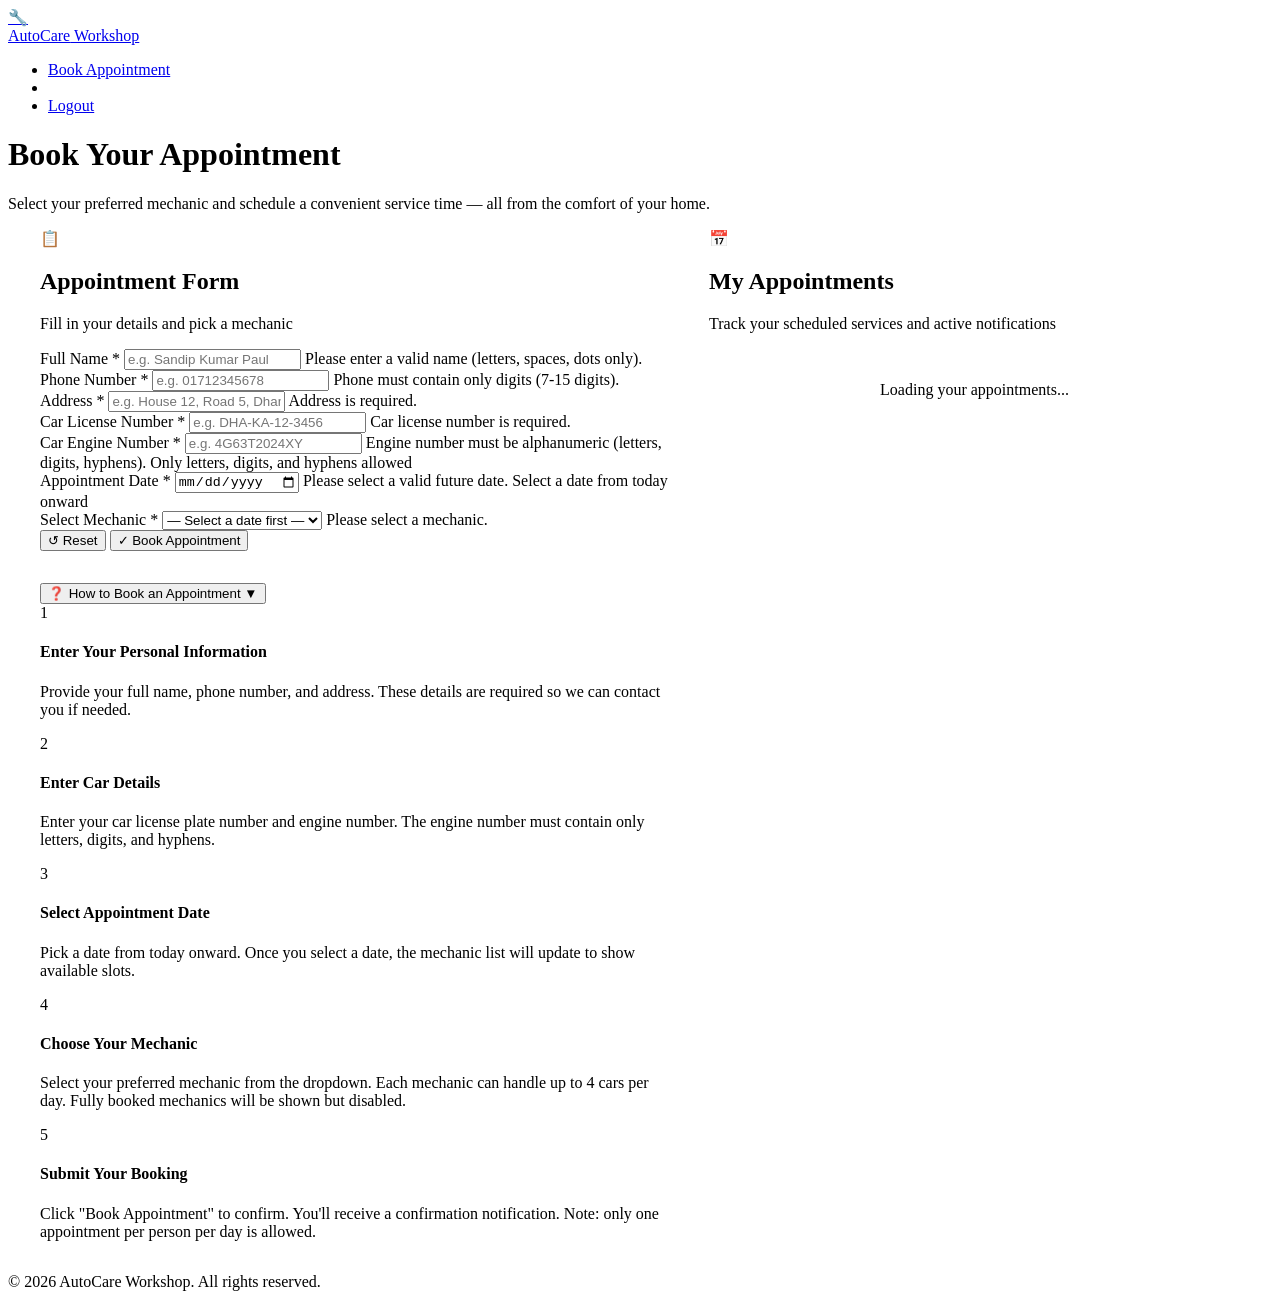
==== index.html @ 13dbe958 "Add files via upload" ====
<!DOCTYPE html>
<html lang="en">
<head>
    <meta charset="UTF-8">
    <meta name="viewport" content="width=device-width, initial-scale=1.0">
    <meta name="description" content="Book your car service appointment online. Choose your preferred mechanic and schedule a convenient time at AutoCare Workshop.">
    <title>AutoCare Workshop — Book Appointment</title>
    <link rel="stylesheet" href="css/style.css">
</head>
<body>
    <nav class="navbar">
        <div class="navbar-content">
            <a href="index.html" class="navbar-brand">
                <div class="brand-icon">🔧</div>
                <div class="brand-text"><span>AutoCare</span> Workshop</div>
            </a>
            <ul class="navbar-links">
                <li><a href="index.html" class="active">Book Appointment</a></li>
                <li><span class="navbar-user" id="navUser"></span></li>
                <li><a href="#" id="logoutLink" onclick="logoutUser(); return false;">Logout</a></li>
            </ul>
        </div>
    </nav>
    <div class="toast-container" id="toastContainer"></div>
    <div class="main-container">
        <div class="page-header">
            <h1>Book Your <span class="gradient-text">Appointment</span></h1>
            <p>Select your preferred mechanic and schedule a convenient service time — all from the comfort of your home.</p>
        </div>
        <div class="main-grid" style="display: grid; grid-template-columns: 1.2fr 1fr; gap: 2rem; align-items: start; max-width: 1200px; margin: 0 auto;">
            <div style="display: flex; flex-direction: column; gap: 2rem;">
                <div class="card">
                    <div class="card-header">
                        <div class="icon">📋</div>
                        <div>
                            <h2>Appointment Form</h2>
                            <p>Fill in your details and pick a mechanic</p>
                        </div>
                    </div>
                    <form id="appointmentForm" novalidate>
                        <div class="form-grid">
                            <div class="form-group">
                                <label for="clientName">Full Name <span class="required">*</span></label>
                                <input type="text" id="clientName" name="client_name" placeholder="e.g. Sandip Kumar Paul" required>
                                <span class="error-msg" id="clientNameError">Please enter a valid name (letters, spaces, dots only).</span>
                            </div>
                            <div class="form-group">
                                <label for="phone">Phone Number <span class="required">*</span></label>
                                <input type="tel" id="phone" name="phone" placeholder="e.g. 01712345678" required>
                                <span class="error-msg" id="phoneError">Phone must contain only digits (7-15 digits).</span>
                            </div>
                            <div class="form-group full-width">
                                <label for="address">Address <span class="required">*</span></label>
                                <input type="text" id="address" name="address" placeholder="e.g. House 12, Road 5, Dhanmondi, Dhaka" required>
                                <span class="error-msg" id="addressError">Address is required.</span>
                            </div>
                            <div class="form-group">
                                <label for="carLicense">Car License Number <span class="required">*</span></label>
                                <input type="text" id="carLicense" name="car_license" placeholder="e.g. DHA-KA-12-3456" required>
                                <span class="error-msg" id="carLicenseError">Car license number is required.</span>
                            </div>
                            <div class="form-group">
                                <label for="carEngine">Car Engine Number <span class="required">*</span></label>
                                <input type="text" id="carEngine" name="car_engine" placeholder="e.g. 4G63T2024XY" required>
                                <span class="error-msg" id="carEngineError">Engine number must be alphanumeric (letters, digits, hyphens).</span>
                                <span class="input-help">Only letters, digits, and hyphens allowed</span>
                            </div>
                            <div class="form-group">
                                <label for="appointmentDate">Appointment Date <span class="required">*</span></label>
                                <input type="date" id="appointmentDate" name="appointment_date" required>
                                <span class="error-msg" id="appointmentDateError">Please select a valid future date.</span>
                                <span class="input-help">Select a date from today onward</span>
                            </div>
                            <div class="form-group">
                                <label for="mechanicSelect">Select Mechanic <span class="required">*</span></label>
                                <select id="mechanicSelect" name="mechanic_id" required>
                                    <option value="">— Select a date first —</option>
                                </select>
                                <span class="error-msg" id="mechanicSelectError">Please select a mechanic.</span>
                                <div class="mechanic-info" id="mechanicInfo" style="display: none;">
                                    <span class="info-icon">ℹ️</span>
                                    <span id="mechanicInfoText">Each mechanic can accept up to 4 appointments per day.</span>
                                </div>
                            </div>
                        </div>
                        <div class="form-actions">
                            <button type="reset" class="btn btn-secondary" id="resetBtn">
                                ↺ Reset
                            </button>
                            <button type="submit" class="btn btn-primary" id="submitBtn">
                                ✓ Book Appointment
                            </button>
                        </div>
                    </form>
                </div>
                <div class="help-section">
                    <button class="help-toggle" id="helpToggle" type="button">
                        <span class="help-icon">❓</span>
                        <span>How to Book an Appointment</span>
                        <span class="chevron">▼</span>
                    </button>
                    <div class="help-content" id="helpContent">
                        <div class="help-content-inner">
                            <div class="help-item">
                                <div class="step">1</div>
                                <div class="help-text">
                                    <h4>Enter Your Personal Information</h4>
                                    <p>Provide your full name, phone number, and address. These details are required so we can contact you if needed.</p>
                                </div>
                            </div>
                            <div class="help-item">
                                <div class="step">2</div>
                                <div class="help-text">
                                    <h4>Enter Car Details</h4>
                                    <p>Enter your car license plate number and engine number. The engine number must contain only letters, digits, and hyphens.</p>
                                </div>
                            </div>
                            <div class="help-item">
                                <div class="step">3</div>
                                <div class="help-text">
                                    <h4>Select Appointment Date</h4>
                                    <p>Pick a date from today onward. Once you select a date, the mechanic list will update to show available slots.</p>
                                </div>
                            </div>
                            <div class="help-item">
                                <div class="step">4</div>
                                <div class="help-text">
                                    <h4>Choose Your Mechanic</h4>
                                    <p>Select your preferred mechanic from the dropdown. Each mechanic can handle up to 4 cars per day. Fully booked mechanics will be shown but disabled.</p>
                                </div>
                            </div>
                            <div class="help-item">
                                <div class="step">5</div>
                                <div class="help-text">
                                    <h4>Submit Your Booking</h4>
                                    <p>Click "Book Appointment" to confirm. You'll receive a confirmation notification. Note: only one appointment per person per day is allowed.</p>
                                </div>
                            </div>
                        </div>
                    </div>
                </div>
            </div>
            <div class="card">
                <div class="card-header">
                    <div class="icon">📅</div>
                    <div>
                        <h2>My Appointments</h2>
                        <p>Track your scheduled services and active notifications</p>
                    </div>
                </div>
                <div id="appointmentsList" style="display: flex; flex-direction: column; gap: 1rem;">
                    <div style="text-align: center; color: var(--text-muted); padding: 2rem;">
                        Loading your appointments...
                    </div>
                </div>
            </div>
        </div>
    </div>
    <footer class="footer">
        <p>&copy; 2026 AutoCare Workshop. All rights reserved.</p>
    </footer>
    <script src="js/auth-guard.js"></script>
    <script src="js/app.js"></script>
</body>
</html>
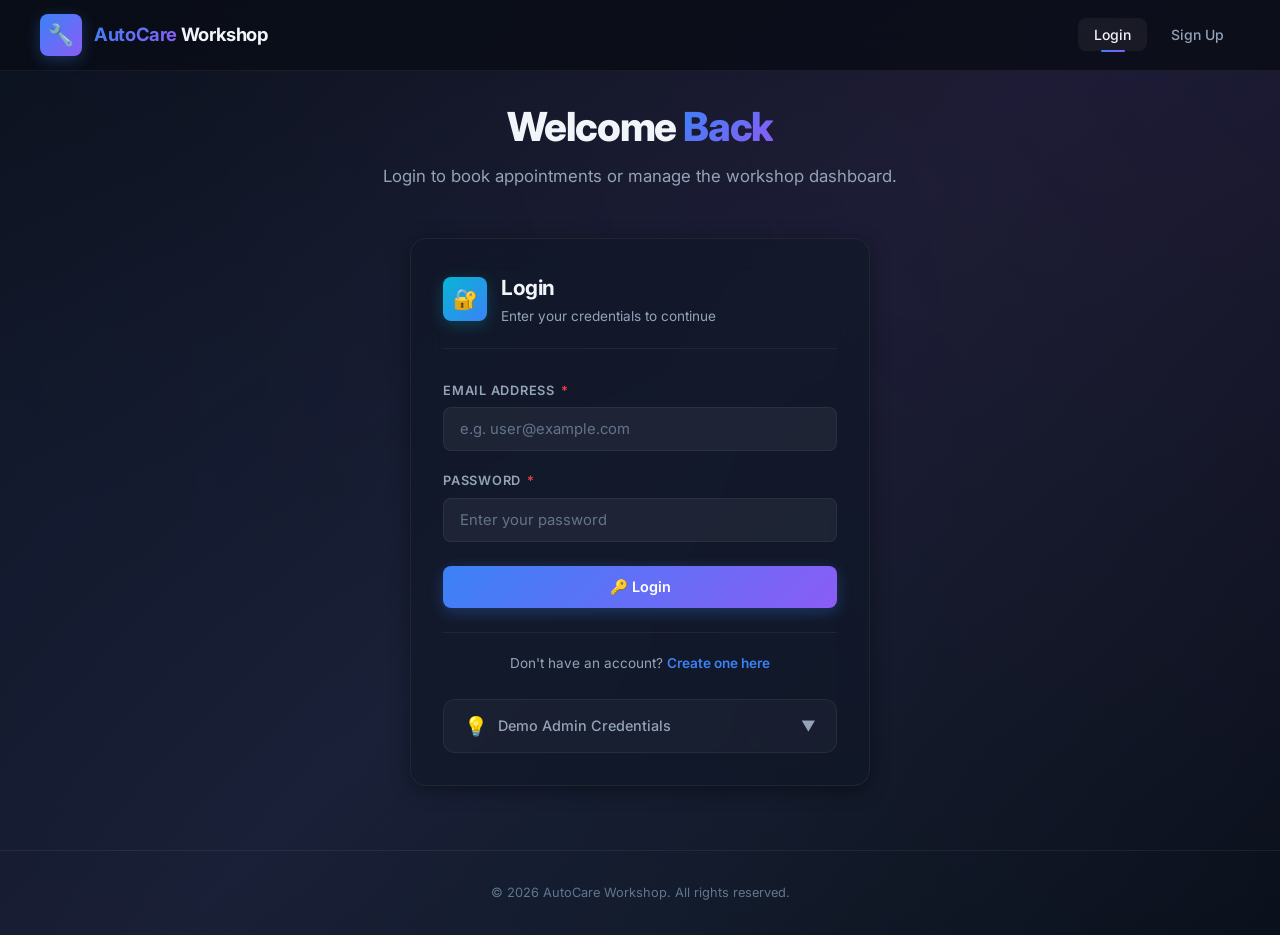
==== commit 8699598c: "Refactor API and frontend, fix booking and layout bugs Backend - Add api/bootstrap.php with shared s" ====
--- a/index.html
+++ b/index.html
@@ -5,6 +5,7 @@
     <meta name="viewport" content="width=device-width, initial-scale=1.0">
     <meta name="description" content="Book your car service appointment online. Choose your preferred mechanic and schedule a convenient time at AutoCare Workshop.">
     <title>AutoCare Workshop — Book Appointment</title>
+    <link rel="icon" href="data:image/svg+xml,<svg xmlns='http://www.w3.org/2000/svg' viewBox='0 0 100 100'><text y='.9em' font-size='90'>🔧</text></svg>">
     <link rel="stylesheet" href="css/style.css">
 </head>
 <body>
@@ -17,7 +18,7 @@
             <ul class="navbar-links">
                 <li><a href="index.html" class="active">Book Appointment</a></li>
                 <li><span class="navbar-user" id="navUser"></span></li>
-                <li><a href="#" id="logoutLink" onclick="logoutUser(); return false;">Logout</a></li>
+                <li><a href="login.html" id="logoutLink" onclick="logoutUser(); return false;">Logout</a></li>
             </ul>
         </div>
     </nav>
@@ -27,8 +28,8 @@
             <h1>Book Your <span class="gradient-text">Appointment</span></h1>
             <p>Select your preferred mechanic and schedule a convenient service time — all from the comfort of your home.</p>
         </div>
-        <div class="main-grid" style="display: grid; grid-template-columns: 1.2fr 1fr; gap: 2rem; align-items: start; max-width: 1200px; margin: 0 auto;">
-            <div style="display: flex; flex-direction: column; gap: 2rem;">
+        <div class="booking-layout">
+            <div class="booking-column">
                 <div class="card">
                     <div class="card-header">
                         <div class="icon">📋</div>
@@ -41,7 +42,7 @@
                         <div class="form-grid">
                             <div class="form-group">
                                 <label for="clientName">Full Name <span class="required">*</span></label>
-                                <input type="text" id="clientName" name="client_name" placeholder="e.g. Sandip Kumar Paul" required>
+                                <input type="text" id="clientName" name="client_name" placeholder="e.g. Tanvir Hasan" required>
                                 <span class="error-msg" id="clientNameError">Please enter a valid name (letters, spaces, dots only).</span>
                             </div>
                             <div class="form-group">
@@ -148,8 +149,8 @@
                         <p>Track your scheduled services and active notifications</p>
                     </div>
                 </div>
-                <div id="appointmentsList" style="display: flex; flex-direction: column; gap: 1rem;">
-                    <div style="text-align: center; color: var(--text-muted); padding: 2rem;">
+                <div id="appointmentsList" class="appointments-list">
+                    <div class="list-message">
                         Loading your appointments...
                     </div>
                 </div>
@@ -159,7 +160,8 @@
     <footer class="footer">
         <p>&copy; 2026 AutoCare Workshop. All rights reserved.</p>
     </footer>
-    <script src="js/auth-guard.js"></script>
+    <script src="js/common.js"></script>
+    <script src="js/auth-guard.js" data-role="client"></script>
     <script src="js/app.js"></script>
 </body>
 </html>
--- a/css/style.css
+++ b/css/style.css
@@ -0,0 +1,1129 @@
+
+@import url('https://fonts.googleapis.com/css2?family=Inter:wght@300;400;500;600;700;800&display=swap');
+:root {
+    --bg-primary: #0a0e17;
+    --bg-secondary: #111827;
+    --bg-card: rgba(17, 24, 39, 0.7);
+    --bg-glass: rgba(255, 255, 255, 0.03);
+    --bg-input: rgba(255, 255, 255, 0.05);
+    --text-primary: #f1f5f9;
+    --text-secondary: #94a3b8;
+    --text-muted: #64748b;
+    --accent-blue: #3b82f6;
+    --accent-blue-light: #60a5fa;
+    --accent-cyan: #06b6d4;
+    --accent-purple: #8b5cf6;
+    --accent-green: #10b981;
+    --accent-orange: #f59e0b;
+    --accent-red: #ef4444;
+    --gradient-primary: linear-gradient(135deg, #3b82f6, #8b5cf6);
+    --gradient-accent: linear-gradient(135deg, #06b6d4, #3b82f6);
+    --gradient-success: linear-gradient(135deg, #10b981, #06b6d4);
+    --gradient-bg: linear-gradient(135deg, #0a0e17 0%, #1a1a2e 50%, #0a0e17 100%);
+    --border-color: rgba(255, 255, 255, 0.06);
+    --border-hover: rgba(255, 255, 255, 0.12);
+    --shadow-sm: 0 1px 3px rgba(0, 0, 0, 0.3);
+    --shadow-md: 0 4px 20px rgba(0, 0, 0, 0.4);
+    --shadow-lg: 0 10px 40px rgba(0, 0, 0, 0.5);
+    --shadow-glow: 0 0 30px rgba(59, 130, 246, 0.15);
+    --radius-sm: 8px;
+    --radius-md: 12px;
+    --radius-lg: 16px;
+    --radius-xl: 24px;
+    --transition: all 0.3s cubic-bezier(0.4, 0, 0.2, 1);
+}
+*,
+*::before,
+*::after {
+    margin: 0;
+    padding: 0;
+    box-sizing: border-box;
+}
+html {
+    scroll-behavior: smooth;
+}
+body {
+    font-family: 'Inter', -apple-system, BlinkMacSystemFont, sans-serif;
+    background: var(--gradient-bg);
+    color: var(--text-primary);
+    min-height: 100vh;
+    line-height: 1.6;
+    overflow-x: hidden;
+    -webkit-font-smoothing: antialiased;
+}
+body::before {
+    content: '';
+    position: fixed;
+    top: -50%;
+    left: -50%;
+    width: 200%;
+    height: 200%;
+    background: radial-gradient(circle at 20% 50%, rgba(59, 130, 246, 0.06) 0%, transparent 50%),
+                radial-gradient(circle at 80% 20%, rgba(139, 92, 246, 0.06) 0%, transparent 50%),
+                radial-gradient(circle at 50% 80%, rgba(6, 182, 212, 0.04) 0%, transparent 50%);
+    pointer-events: none;
+    z-index: 0;
+    animation: bgFloat 20s ease-in-out infinite;
+}
+@keyframes bgFloat {
+    0%, 100% { transform: translate(0, 0) rotate(0deg); }
+    33% { transform: translate(20px, -20px) rotate(1deg); }
+    66% { transform: translate(-10px, 15px) rotate(-1deg); }
+}
+.navbar {
+    position: sticky;
+    top: 0;
+    z-index: 100;
+    backdrop-filter: blur(20px);
+    -webkit-backdrop-filter: blur(20px);
+    background: rgba(10, 14, 23, 0.85);
+    border-bottom: 1px solid var(--border-color);
+    padding: 0 2rem;
+}
+.navbar-content {
+    max-width: 1200px;
+    margin: 0 auto;
+    display: flex;
+    align-items: center;
+    justify-content: space-between;
+    height: 70px;
+}
+.navbar-brand {
+    display: flex;
+    align-items: center;
+    gap: 12px;
+    text-decoration: none;
+    color: var(--text-primary);
+}
+.navbar-brand .brand-icon {
+    width: 42px;
+    height: 42px;
+    background: var(--gradient-primary);
+    border-radius: var(--radius-sm);
+    display: flex;
+    align-items: center;
+    justify-content: center;
+    font-size: 1.3rem;
+    box-shadow: 0 4px 15px rgba(59, 130, 246, 0.3);
+}
+.navbar-brand .brand-text {
+    font-size: 1.15rem;
+    font-weight: 700;
+    letter-spacing: -0.02em;
+}
+.navbar-brand .brand-text span {
+    background: var(--gradient-primary);
+    -webkit-background-clip: text;
+    -webkit-text-fill-color: transparent;
+    background-clip: text;
+}
+.navbar-links {
+    display: flex;
+    align-items: center;
+    gap: 8px;
+    list-style: none;
+}
+.navbar-links a {
+    text-decoration: none;
+    color: var(--text-secondary);
+    font-size: 0.875rem;
+    font-weight: 500;
+    padding: 8px 16px;
+    border-radius: var(--radius-sm);
+    transition: var(--transition);
+    position: relative;
+}
+.navbar-links a:hover,
+.navbar-links a.active {
+    color: var(--text-primary);
+    background: var(--bg-input);
+}
+.navbar-links a.active::after {
+    content: '';
+    position: absolute;
+    bottom: -1px;
+    left: 50%;
+    transform: translateX(-50%);
+    width: 24px;
+    height: 2px;
+    background: var(--gradient-primary);
+    border-radius: 2px;
+}
+.main-container {
+    position: relative;
+    z-index: 1;
+    max-width: 1200px;
+    margin: 0 auto;
+    padding: 2rem;
+}
+.page-header {
+    text-align: center;
+    margin-bottom: 3rem;
+    animation: fadeInDown 0.6s ease-out;
+}
+.page-header h1 {
+    font-size: 2.5rem;
+    font-weight: 800;
+    letter-spacing: -0.03em;
+    margin-bottom: 0.75rem;
+    line-height: 1.2;
+}
+.page-header h1 .gradient-text {
+    background: var(--gradient-primary);
+    -webkit-background-clip: text;
+    -webkit-text-fill-color: transparent;
+    background-clip: text;
+}
+.page-header p {
+    color: var(--text-secondary);
+    font-size: 1.05rem;
+    max-width: 600px;
+    margin: 0 auto;
+}
+.card {
+    background: var(--bg-card);
+    backdrop-filter: blur(16px);
+    -webkit-backdrop-filter: blur(16px);
+    border: 1px solid var(--border-color);
+    border-radius: var(--radius-lg);
+    padding: 2rem;
+    box-shadow: var(--shadow-md);
+    transition: var(--transition);
+    animation: fadeInUp 0.6s ease-out;
+}
+.card:hover {
+    border-color: var(--border-hover);
+    box-shadow: var(--shadow-lg);
+}
+.card-header {
+    display: flex;
+    align-items: center;
+    gap: 14px;
+    margin-bottom: 2rem;
+    padding-bottom: 1.25rem;
+    border-bottom: 1px solid var(--border-color);
+}
+.card-header .icon {
+    width: 44px;
+    height: 44px;
+    background: var(--gradient-accent);
+    border-radius: var(--radius-sm);
+    display: flex;
+    align-items: center;
+    justify-content: center;
+    font-size: 1.25rem;
+    flex-shrink: 0;
+    box-shadow: 0 4px 15px rgba(6, 182, 212, 0.25);
+}
+.card-header h2 {
+    font-size: 1.3rem;
+    font-weight: 700;
+    letter-spacing: -0.02em;
+}
+.card-header p {
+    color: var(--text-secondary);
+    font-size: 0.85rem;
+    margin-top: 2px;
+}
+.form-grid {
+    display: grid;
+    grid-template-columns: repeat(2, 1fr);
+    gap: 1.25rem;
+}
+.form-group {
+    display: flex;
+    flex-direction: column;
+    gap: 6px;
+}
+.form-group.full-width {
+    grid-column: 1 / -1;
+}
+.form-group label {
+    font-size: 0.8rem;
+    font-weight: 600;
+    color: var(--text-secondary);
+    text-transform: uppercase;
+    letter-spacing: 0.06em;
+}
+.form-group label .required {
+    color: var(--accent-red);
+    margin-left: 2px;
+}
+.form-group input,
+.form-group select,
+.form-group textarea {
+    width: 100%;
+    padding: 12px 16px;
+    background: var(--bg-input);
+    border: 1px solid var(--border-color);
+    border-radius: var(--radius-sm);
+    color: var(--text-primary);
+    font-family: 'Inter', sans-serif;
+    font-size: 0.925rem;
+    transition: var(--transition);
+    outline: none;
+}
+.form-group input:focus,
+.form-group select:focus,
+.form-group textarea:focus {
+    border-color: var(--accent-blue);
+    background: rgba(59, 130, 246, 0.05);
+    box-shadow: 0 0 0 3px rgba(59, 130, 246, 0.1);
+}
+.form-group input::placeholder,
+.form-group textarea::placeholder {
+    color: var(--text-muted);
+}
+.form-group input.error,
+.form-group select.error {
+    border-color: var(--accent-red);
+    box-shadow: 0 0 0 3px rgba(239, 68, 68, 0.1);
+}
+.form-group .error-msg {
+    font-size: 0.75rem;
+    color: var(--accent-red);
+    display: none;
+    margin-top: 2px;
+}
+.form-group .error-msg.visible {
+    display: block;
+    animation: fadeIn 0.3s ease-out;
+}
+.form-group select {
+    cursor: pointer;
+    appearance: none;
+    background-image: url("data:image/svg+xml,%3Csvg xmlns='http://www.w3.org/2000/svg' width='12' height='12' viewBox='0 0 24 24' fill='none' stroke='%2394a3b8' stroke-width='2' stroke-linecap='round' stroke-linejoin='round'%3E%3Cpolyline points='6 9 12 15 18 9'%3E%3C/polyline%3E%3C/svg%3E");
+    background-repeat: no-repeat;
+    background-position: right 14px center;
+    padding-right: 40px;
+}
+.form-group select option {
+    background: var(--bg-secondary);
+    color: var(--text-primary);
+}
+.form-group .input-help {
+    font-size: 0.72rem;
+    color: var(--text-muted);
+    font-style: italic;
+}
+.btn {
+    display: inline-flex;
+    align-items: center;
+    justify-content: center;
+    gap: 8px;
+    padding: 12px 28px;
+    font-family: 'Inter', sans-serif;
+    font-size: 0.9rem;
+    font-weight: 600;
+    border: none;
+    border-radius: var(--radius-sm);
+    cursor: pointer;
+    transition: var(--transition);
+    text-decoration: none;
+    position: relative;
+    overflow: hidden;
+}
+.btn-primary {
+    background: var(--gradient-primary);
+    color: #fff;
+    box-shadow: 0 4px 15px rgba(59, 130, 246, 0.3);
+}
+.btn-primary:hover {
+    transform: translateY(-2px);
+    box-shadow: 0 8px 25px rgba(59, 130, 246, 0.4);
+}
+.btn-primary:active {
+    transform: translateY(0);
+}
+.btn-primary:disabled {
+    opacity: 0.6;
+    cursor: not-allowed;
+    transform: none;
+}
+.btn-success {
+    background: var(--gradient-success);
+    color: #fff;
+    box-shadow: 0 4px 15px rgba(16, 185, 129, 0.3);
+}
+.btn-success:hover {
+    transform: translateY(-2px);
+    box-shadow: 0 8px 25px rgba(16, 185, 129, 0.4);
+}
+.btn-secondary {
+    background: var(--bg-input);
+    color: var(--text-secondary);
+    border: 1px solid var(--border-color);
+}
+.btn-secondary:hover {
+    color: var(--text-primary);
+    border-color: var(--border-hover);
+    background: rgba(255, 255, 255, 0.08);
+}
+.btn-danger {
+    background: linear-gradient(135deg, #ef4444, #dc2626);
+    color: #fff;
+    box-shadow: 0 4px 15px rgba(239, 68, 68, 0.3);
+}
+.btn-danger:hover {
+    transform: translateY(-2px);
+    box-shadow: 0 8px 25px rgba(239, 68, 68, 0.4);
+}
+.btn-sm {
+    padding: 8px 16px;
+    font-size: 0.8rem;
+}
+.form-actions {
+    display: flex;
+    gap: 12px;
+    margin-top: 1.5rem;
+    justify-content: flex-end;
+}
+.spinner {
+    display: inline-block;
+    width: 18px;
+    height: 18px;
+    border: 2px solid rgba(255, 255, 255, 0.3);
+    border-top-color: #fff;
+    border-radius: 50%;
+    animation: spin 0.6s linear infinite;
+}
+@keyframes spin {
+    to { transform: rotate(360deg); }
+}
+.toast-container {
+    position: fixed;
+    top: 90px;
+    right: 20px;
+    z-index: 9999;
+    display: flex;
+    flex-direction: column;
+    gap: 10px;
+}
+.toast {
+    display: flex;
+    align-items: center;
+    gap: 12px;
+    padding: 14px 20px;
+    background: var(--bg-secondary);
+    border: 1px solid var(--border-color);
+    border-radius: var(--radius-md);
+    backdrop-filter: blur(16px);
+    box-shadow: var(--shadow-lg);
+    min-width: 320px;
+    max-width: 450px;
+    animation: slideInRight 0.4s cubic-bezier(0.34, 1.56, 0.64, 1);
+    transition: var(--transition);
+}
+.toast.removing {
+    animation: slideOutRight 0.3s ease-in forwards;
+}
+.toast-icon {
+    flex-shrink: 0;
+    width: 32px;
+    height: 32px;
+    border-radius: var(--radius-sm);
+    display: flex;
+    align-items: center;
+    justify-content: center;
+    font-size: 1rem;
+}
+.toast.success .toast-icon {
+    background: rgba(16, 185, 129, 0.15);
+    color: var(--accent-green);
+}
+.toast.success {
+    border-left: 3px solid var(--accent-green);
+}
+.toast.error .toast-icon {
+    background: rgba(239, 68, 68, 0.15);
+    color: var(--accent-red);
+}
+.toast.error {
+    border-left: 3px solid var(--accent-red);
+}
+.toast.warning .toast-icon {
+    background: rgba(245, 158, 11, 0.15);
+    color: var(--accent-orange);
+}
+.toast.warning {
+    border-left: 3px solid var(--accent-orange);
+}
+.toast.info .toast-icon {
+    background: rgba(59, 130, 246, 0.15);
+    color: var(--accent-blue);
+}
+.toast.info {
+    border-left: 3px solid var(--accent-blue);
+}
+.toast-content {
+    flex: 1;
+}
+.toast-content .toast-title {
+    font-size: 0.85rem;
+    font-weight: 600;
+    margin-bottom: 2px;
+}
+.toast-content .toast-message {
+    font-size: 0.8rem;
+    color: var(--text-secondary);
+    line-height: 1.4;
+}
+.toast-close {
+    background: none;
+    border: none;
+    color: var(--text-muted);
+    cursor: pointer;
+    padding: 4px;
+    font-size: 1.1rem;
+    transition: var(--transition);
+}
+.toast-close:hover {
+    color: var(--text-primary);
+}
+.table-wrapper {
+    overflow-x: auto;
+    border-radius: var(--radius-md);
+    border: 1px solid var(--border-color);
+}
+.data-table {
+    width: 100%;
+    border-collapse: collapse;
+    font-size: 0.875rem;
+}
+.data-table thead {
+    background: rgba(255, 255, 255, 0.03);
+}
+.data-table th {
+    padding: 14px 16px;
+    text-align: left;
+    font-weight: 600;
+    font-size: 0.75rem;
+    text-transform: uppercase;
+    letter-spacing: 0.06em;
+    color: var(--text-secondary);
+    border-bottom: 1px solid var(--border-color);
+    white-space: nowrap;
+}
+.data-table td {
+    padding: 14px 16px;
+    border-bottom: 1px solid var(--border-color);
+    color: var(--text-primary);
+    vertical-align: middle;
+}
+.data-table tbody tr {
+    transition: var(--transition);
+}
+.data-table tbody tr:hover {
+    background: rgba(59, 130, 246, 0.04);
+}
+.data-table tbody tr:last-child td {
+    border-bottom: none;
+}
+.mechanic-badge {
+    display: inline-flex;
+    align-items: center;
+    gap: 6px;
+    padding: 4px 12px;
+    background: rgba(139, 92, 246, 0.12);
+    color: var(--accent-purple);
+    border-radius: 20px;
+    font-size: 0.8rem;
+    font-weight: 500;
+}
+.date-badge {
+    display: inline-flex;
+    align-items: center;
+    gap: 6px;
+    padding: 4px 12px;
+    background: rgba(6, 182, 212, 0.12);
+    color: var(--accent-cyan);
+    border-radius: 20px;
+    font-size: 0.8rem;
+    font-weight: 500;
+}
+.empty-state {
+    text-align: center;
+    padding: 4rem 2rem;
+    color: var(--text-muted);
+}
+.empty-state .empty-icon {
+    font-size: 3rem;
+    margin-bottom: 1rem;
+    opacity: 0.5;
+}
+.empty-state h3 {
+    font-size: 1.1rem;
+    margin-bottom: 0.5rem;
+    color: var(--text-secondary);
+}
+.empty-state p {
+    font-size: 0.85rem;
+}
+.modal-overlay {
+    display: none;
+    position: fixed;
+    top: 0;
+    left: 0;
+    width: 100%;
+    height: 100%;
+    background: rgba(0, 0, 0, 0.6);
+    backdrop-filter: blur(6px);
+    z-index: 1000;
+    align-items: center;
+    justify-content: center;
+    animation: fadeIn 0.2s ease-out;
+}
+.modal-overlay.active {
+    display: flex;
+}
+.modal {
+    background: var(--bg-secondary);
+    border: 1px solid var(--border-color);
+    border-radius: var(--radius-lg);
+    padding: 2rem;
+    width: 90%;
+    max-width: 520px;
+    box-shadow: var(--shadow-lg);
+    animation: scaleIn 0.3s cubic-bezier(0.34, 1.56, 0.64, 1);
+    max-height: 90vh;
+    overflow-y: auto;
+}
+.modal-header {
+    display: flex;
+    align-items: center;
+    justify-content: space-between;
+    margin-bottom: 1.5rem;
+    padding-bottom: 1rem;
+    border-bottom: 1px solid var(--border-color);
+}
+.modal-header h3 {
+    font-size: 1.15rem;
+    font-weight: 700;
+}
+.modal-close {
+    background: none;
+    border: none;
+    color: var(--text-muted);
+    cursor: pointer;
+    font-size: 1.5rem;
+    padding: 4px;
+    transition: var(--transition);
+    line-height: 1;
+}
+.modal-close:hover {
+    color: var(--text-primary);
+}
+.modal .form-grid {
+    grid-template-columns: 1fr;
+}
+.help-section {
+    margin-top: 2rem;
+    animation: fadeInUp 0.6s ease-out 0.2s both;
+}
+.help-toggle {
+    display: flex;
+    align-items: center;
+    gap: 10px;
+    background: var(--bg-glass);
+    border: 1px solid var(--border-color);
+    border-radius: var(--radius-md);
+    padding: 14px 20px;
+    cursor: pointer;
+    width: 100%;
+    color: var(--text-secondary);
+    font-family: 'Inter', sans-serif;
+    font-size: 0.9rem;
+    font-weight: 500;
+    transition: var(--transition);
+}
+.help-toggle:hover {
+    color: var(--text-primary);
+    border-color: var(--border-hover);
+    background: rgba(255, 255, 255, 0.05);
+}
+.help-toggle .help-icon {
+    font-size: 1.2rem;
+}
+.help-toggle .chevron {
+    margin-left: auto;
+    transition: transform 0.3s ease;
+}
+.help-toggle.active .chevron {
+    transform: rotate(180deg);
+}
+.help-content {
+    max-height: 0;
+    overflow: hidden;
+    transition: max-height 0.4s cubic-bezier(0.4, 0, 0.2, 1);
+}
+.help-content.active {
+    max-height: 800px;
+}
+.help-content-inner {
+    padding: 1.5rem;
+    background: var(--bg-card);
+    border: 1px solid var(--border-color);
+    border-top: none;
+    border-radius: 0 0 var(--radius-md) var(--radius-md);
+}
+.help-item {
+    display: flex;
+    gap: 12px;
+    padding: 12px 0;
+    border-bottom: 1px solid var(--border-color);
+}
+.help-item:last-child {
+    border-bottom: none;
+}
+.help-item .step {
+    width: 28px;
+    height: 28px;
+    background: var(--gradient-primary);
+    border-radius: 50%;
+    display: flex;
+    align-items: center;
+    justify-content: center;
+    font-size: 0.75rem;
+    font-weight: 700;
+    flex-shrink: 0;
+}
+.help-item .help-text h4 {
+    font-size: 0.85rem;
+    font-weight: 600;
+    margin-bottom: 2px;
+}
+.help-item .help-text p {
+    font-size: 0.8rem;
+    color: var(--text-secondary);
+    line-height: 1.4;
+}
+.mechanic-info {
+    display: flex;
+    align-items: center;
+    gap: 8px;
+    padding: 10px 14px;
+    background: rgba(59, 130, 246, 0.06);
+    border: 1px solid rgba(59, 130, 246, 0.15);
+    border-radius: var(--radius-sm);
+    margin-top: 8px;
+    font-size: 0.8rem;
+    color: var(--accent-blue-light);
+}
+.mechanic-info .info-icon {
+    font-size: 1rem;
+}
+.stats-row {
+    display: grid;
+    grid-template-columns: repeat(auto-fit, minmax(200px, 1fr));
+    gap: 1rem;
+    margin-bottom: 2rem;
+}
+.stat-card {
+    background: var(--bg-card);
+    backdrop-filter: blur(16px);
+    border: 1px solid var(--border-color);
+    border-radius: var(--radius-md);
+    padding: 1.25rem;
+    display: flex;
+    align-items: center;
+    gap: 14px;
+    transition: var(--transition);
+    animation: fadeInUp 0.6s ease-out;
+}
+.stat-card:hover {
+    border-color: var(--border-hover);
+    transform: translateY(-2px);
+}
+.stat-card .stat-icon {
+    width: 44px;
+    height: 44px;
+    border-radius: var(--radius-sm);
+    display: flex;
+    align-items: center;
+    justify-content: center;
+    font-size: 1.25rem;
+    flex-shrink: 0;
+}
+.stat-card:nth-child(1) .stat-icon {
+    background: rgba(59, 130, 246, 0.12);
+    color: var(--accent-blue);
+}
+.stat-card:nth-child(2) .stat-icon {
+    background: rgba(16, 185, 129, 0.12);
+    color: var(--accent-green);
+}
+.stat-card:nth-child(3) .stat-icon {
+    background: rgba(139, 92, 246, 0.12);
+    color: var(--accent-purple);
+}
+.stat-card:nth-child(4) .stat-icon {
+    background: rgba(245, 158, 11, 0.12);
+    color: var(--accent-orange);
+}
+.stat-value {
+    font-size: 1.5rem;
+    font-weight: 800;
+    line-height: 1.2;
+}
+.stat-label {
+    font-size: 0.75rem;
+    color: var(--text-muted);
+    text-transform: uppercase;
+    letter-spacing: 0.04em;
+}
+.filter-bar {
+    display: flex;
+    align-items: center;
+    gap: 12px;
+    margin-bottom: 1.5rem;
+    flex-wrap: wrap;
+}
+.filter-bar .search-input {
+    flex: 1;
+    min-width: 200px;
+    padding: 10px 16px 10px 40px;
+    background: var(--bg-input);
+    border: 1px solid var(--border-color);
+    border-radius: var(--radius-sm);
+    color: var(--text-primary);
+    font-family: 'Inter', sans-serif;
+    font-size: 0.875rem;
+    transition: var(--transition);
+    outline: none;
+    background-image: url("data:image/svg+xml,%3Csvg xmlns='http://www.w3.org/2000/svg' width='16' height='16' viewBox='0 0 24 24' fill='none' stroke='%2364748b' stroke-width='2' stroke-linecap='round' stroke-linejoin='round'%3E%3Ccircle cx='11' cy='11' r='8'%3E%3C/circle%3E%3Cline x1='21' y1='21' x2='16.65' y2='16.65'%3E%3C/line%3E%3C/svg%3E");
+    background-repeat: no-repeat;
+    background-position: 14px center;
+}
+.filter-bar .search-input:focus {
+    border-color: var(--accent-blue);
+    box-shadow: 0 0 0 3px rgba(59, 130, 246, 0.1);
+}
+.filter-bar .search-input::placeholder {
+    color: var(--text-muted);
+}
+@keyframes fadeIn {
+    from { opacity: 0; }
+    to { opacity: 1; }
+}
+@keyframes fadeInUp {
+    from {
+        opacity: 0;
+        transform: translateY(20px);
+    }
+    to {
+        opacity: 1;
+        transform: translateY(0);
+    }
+}
+@keyframes fadeInDown {
+    from {
+        opacity: 0;
+        transform: translateY(-20px);
+    }
+    to {
+        opacity: 1;
+        transform: translateY(0);
+    }
+}
+@keyframes slideInRight {
+    from {
+        opacity: 0;
+        transform: translateX(100px);
+    }
+    to {
+        opacity: 1;
+        transform: translateX(0);
+    }
+}
+@keyframes slideOutRight {
+    from {
+        opacity: 1;
+        transform: translateX(0);
+    }
+    to {
+        opacity: 0;
+        transform: translateX(100px);
+    }
+}
+@keyframes scaleIn {
+    from {
+        opacity: 0;
+        transform: scale(0.9);
+    }
+    to {
+        opacity: 1;
+        transform: scale(1);
+    }
+}
+.navbar-user {
+    color: var(--accent-cyan);
+    font-size: 0.85rem;
+    font-weight: 500;
+    padding: 6px 12px;
+    background: rgba(6, 182, 212, 0.08);
+    border-radius: var(--radius-sm);
+    white-space: nowrap;
+}
+.auth-card {
+    max-width: 460px;
+    margin: 0 auto;
+    animation: fadeInUp 0.6s ease-out;
+}
+.auth-footer {
+    text-align: center;
+    margin-top: 1.5rem;
+    padding-top: 1.25rem;
+    border-top: 1px solid var(--border-color);
+}
+.auth-footer p {
+    font-size: 0.85rem;
+    color: var(--text-secondary);
+}
+.auth-footer a {
+    color: var(--accent-blue);
+    text-decoration: none;
+    font-weight: 600;
+    transition: var(--transition);
+}
+.auth-footer a:hover {
+    color: var(--accent-blue-light);
+    text-decoration: underline;
+}
+.footer {
+    text-align: center;
+    padding: 2rem;
+    margin-top: 2rem;
+    border-top: 1px solid var(--border-color);
+    color: var(--text-muted);
+    font-size: 0.8rem;
+}
+.footer a {
+    color: var(--accent-blue);
+    text-decoration: none;
+}
+.footer a:hover {
+    text-decoration: underline;
+}
+.booking-layout {
+    display: grid;
+    grid-template-columns: 1.2fr 1fr;
+    gap: 2rem;
+    align-items: start;
+    max-width: 1200px;
+    margin: 0 auto;
+}
+.booking-column {
+    display: flex;
+    flex-direction: column;
+    gap: 2rem;
+}
+.booking-column .help-section {
+    margin-top: 0;
+}
+.appointments-list {
+    display: flex;
+    flex-direction: column;
+    gap: 1rem;
+}
+.list-message {
+    text-align: center;
+    color: var(--text-muted);
+    padding: 2rem 1.5rem;
+}
+.list-message p {
+    font-size: 0.8rem;
+    margin-top: 4px;
+}
+.list-message-icon {
+    font-size: 2.5rem;
+    margin-bottom: 0.5rem;
+    opacity: 0.5;
+}
+.error-text {
+    color: var(--accent-red);
+}
+.appointment-item {
+    padding: 1.25rem;
+    background: rgba(255, 255, 255, 0.015);
+    border: 1px solid rgba(255, 255, 255, 0.04);
+    border-radius: var(--radius-md);
+    animation: fadeInUp 0.4s ease-out;
+}
+.appointment-item.past {
+    opacity: 0.55;
+}
+.appointment-item-header {
+    display: flex;
+    justify-content: space-between;
+    align-items: flex-start;
+    gap: 12px;
+}
+.appointment-item-header h4 {
+    font-size: 0.95rem;
+    font-weight: 700;
+    color: var(--text-primary);
+}
+.appointment-item-header p {
+    font-size: 0.75rem;
+    color: var(--text-muted);
+}
+.appointment-item-header .date-badge {
+    font-size: 0.75rem;
+    white-space: nowrap;
+}
+.appointment-item-mechanic {
+    display: flex;
+    flex-wrap: wrap;
+    align-items: center;
+    gap: 6px;
+    font-size: 0.8rem;
+    border-top: 1px solid rgba(255, 255, 255, 0.04);
+    padding-top: 8px;
+    margin-top: 8px;
+}
+.appointment-item-mechanic .mechanic-name {
+    color: var(--accent-purple);
+}
+.appointment-item-mechanic .mechanic-specialization {
+    color: var(--text-muted);
+    font-size: 0.75rem;
+}
+.appointment-alert {
+    background: rgba(245, 158, 11, 0.1);
+    border: 1px solid rgba(245, 158, 11, 0.3);
+    border-radius: var(--radius-sm);
+    padding: 10px 12px;
+    margin-bottom: 12px;
+    display: flex;
+    flex-direction: column;
+    align-items: flex-start;
+    gap: 8px;
+    animation: fadeIn 0.4s ease-out;
+}
+.appointment-alert strong {
+    color: var(--accent-orange);
+    font-size: 0.8rem;
+}
+.appointment-alert p {
+    color: var(--text-secondary);
+    font-size: 0.75rem;
+    line-height: 1.3;
+}
+.appointment-alert .btn {
+    font-size: 0.7rem;
+    padding: 4px 8px;
+}
+.table-loading {
+    text-align: center;
+    padding: 2rem !important;
+    color: var(--text-muted) !important;
+}
+.table-loading .spinner {
+    border-color: rgba(148, 163, 184, 0.3);
+    border-top-color: var(--accent-blue);
+    vertical-align: middle;
+    margin-right: 12px;
+}
+.cell-muted {
+    color: var(--text-muted) !important;
+    font-weight: 500;
+}
+.cell-strong {
+    font-weight: 600;
+}
+.cell-mono {
+    font-family: monospace;
+    font-size: 0.85rem;
+}
+input[readonly] {
+    opacity: 0.6;
+    cursor: not-allowed;
+}
+.modal-divider {
+    border: none;
+    border-top: 1px solid var(--border-color);
+    margin: 1.25rem 0;
+}
+.auth-card .form-grid {
+    grid-template-columns: 1fr;
+}
+.auth-card .form-actions {
+    flex-direction: column;
+    align-items: stretch;
+}
+.auth-card .help-section {
+    margin-top: 1.5rem;
+}
+.monospace {
+    font-family: monospace;
+}
+@media (max-width: 768px) {
+    .navbar-content {
+        height: 60px;
+    }
+    .navbar-brand .brand-text {
+        font-size: 1rem;
+    }
+    .navbar-links a {
+        padding: 6px 12px;
+        font-size: 0.8rem;
+    }
+    .main-container {
+        padding: 1.25rem;
+    }
+    .page-header h1 {
+        font-size: 1.75rem;
+    }
+    .page-header p {
+        font-size: 0.9rem;
+    }
+    .card {
+        padding: 1.5rem;
+    }
+    .form-grid {
+        grid-template-columns: 1fr;
+    }
+    .booking-layout {
+        grid-template-columns: 1fr;
+    }
+    .stats-row {
+        grid-template-columns: repeat(2, 1fr);
+    }
+    .filter-bar {
+        flex-direction: column;
+    }
+    .filter-bar .search-input {
+        width: 100%;
+    }
+    .toast {
+        min-width: 280px;
+        max-width: calc(100vw - 40px);
+    }
+}
+@media (max-width: 480px) {
+    .page-header h1 {
+        font-size: 1.5rem;
+    }
+    .navbar {
+        padding: 0 1rem;
+    }
+    .navbar-brand .brand-text,
+    .navbar-user {
+        display: none;
+    }
+    .navbar-links a {
+        white-space: nowrap;
+    }
+    .stats-row {
+        grid-template-columns: 1fr;
+    }
+    .card {
+        padding: 1.25rem;
+    }
+    .form-actions {
+        flex-direction: column;
+    }
+    .form-actions .btn {
+        width: 100%;
+    }
+}
